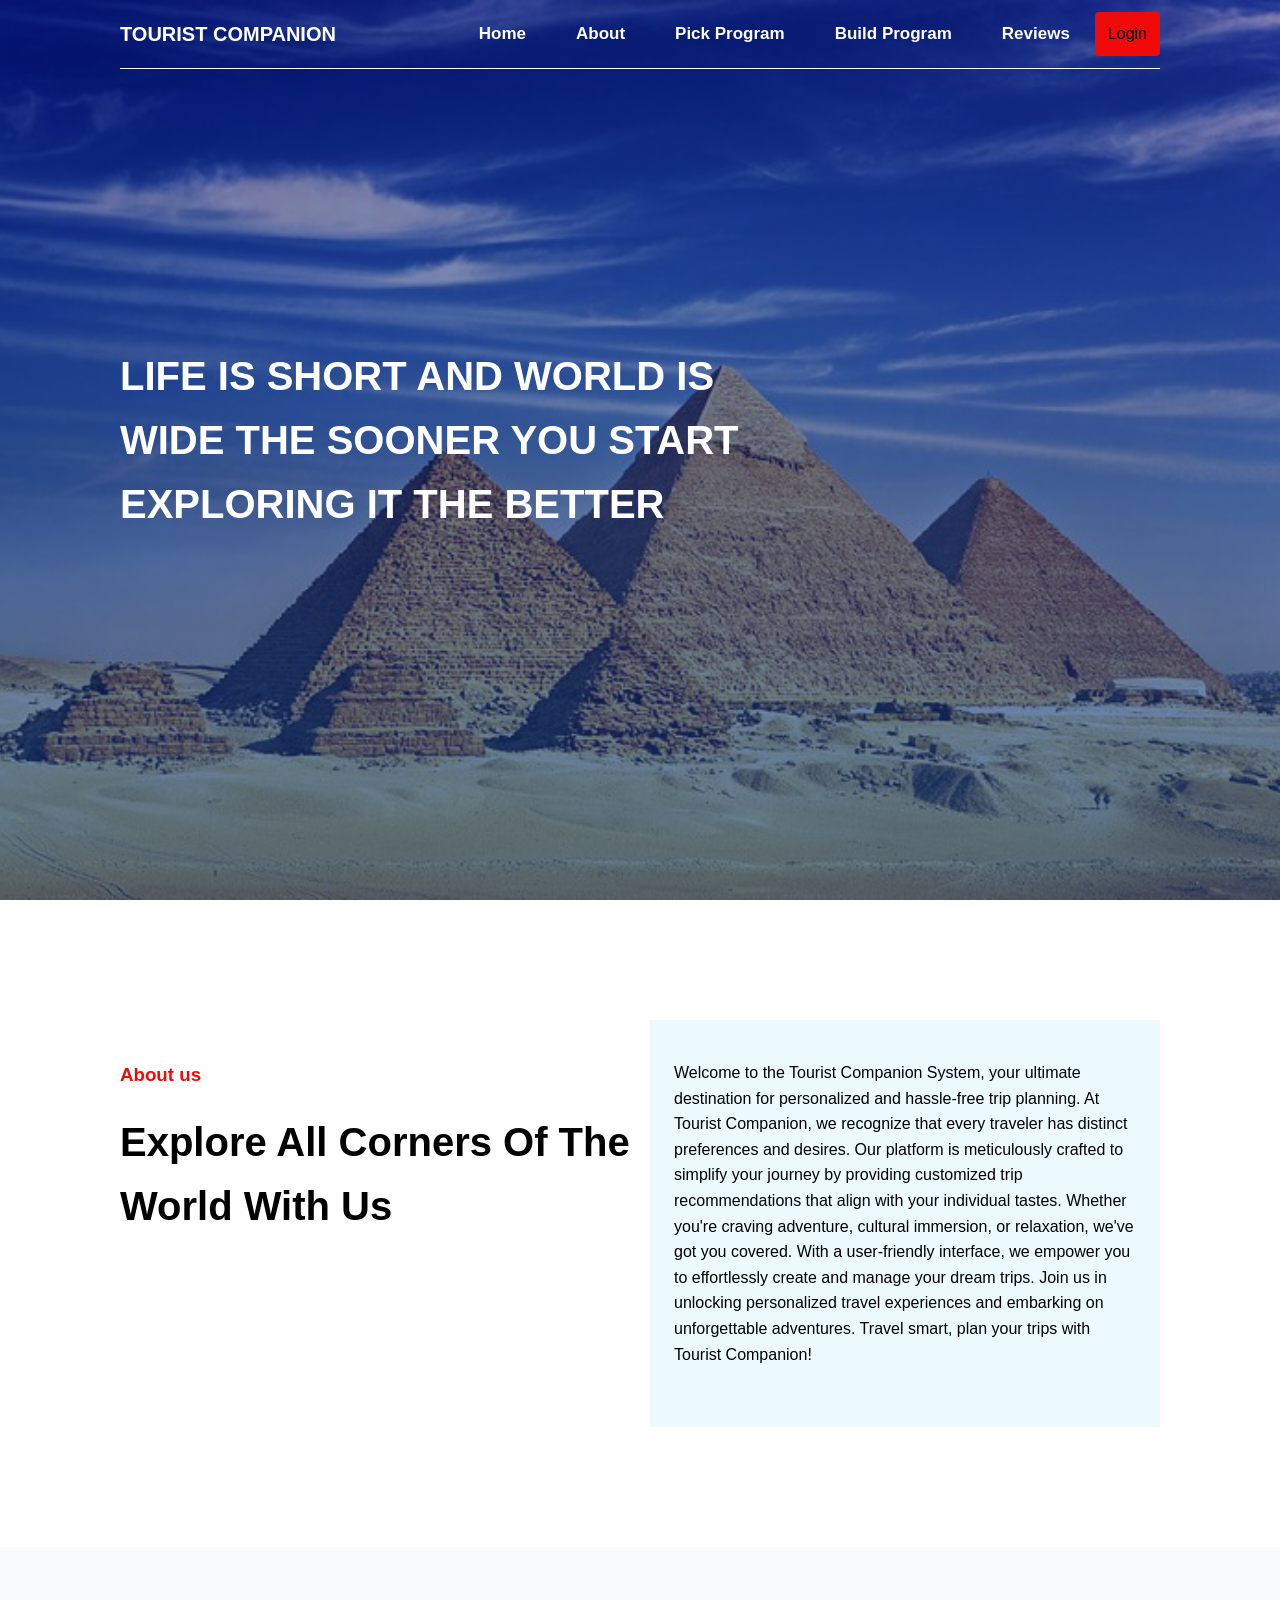
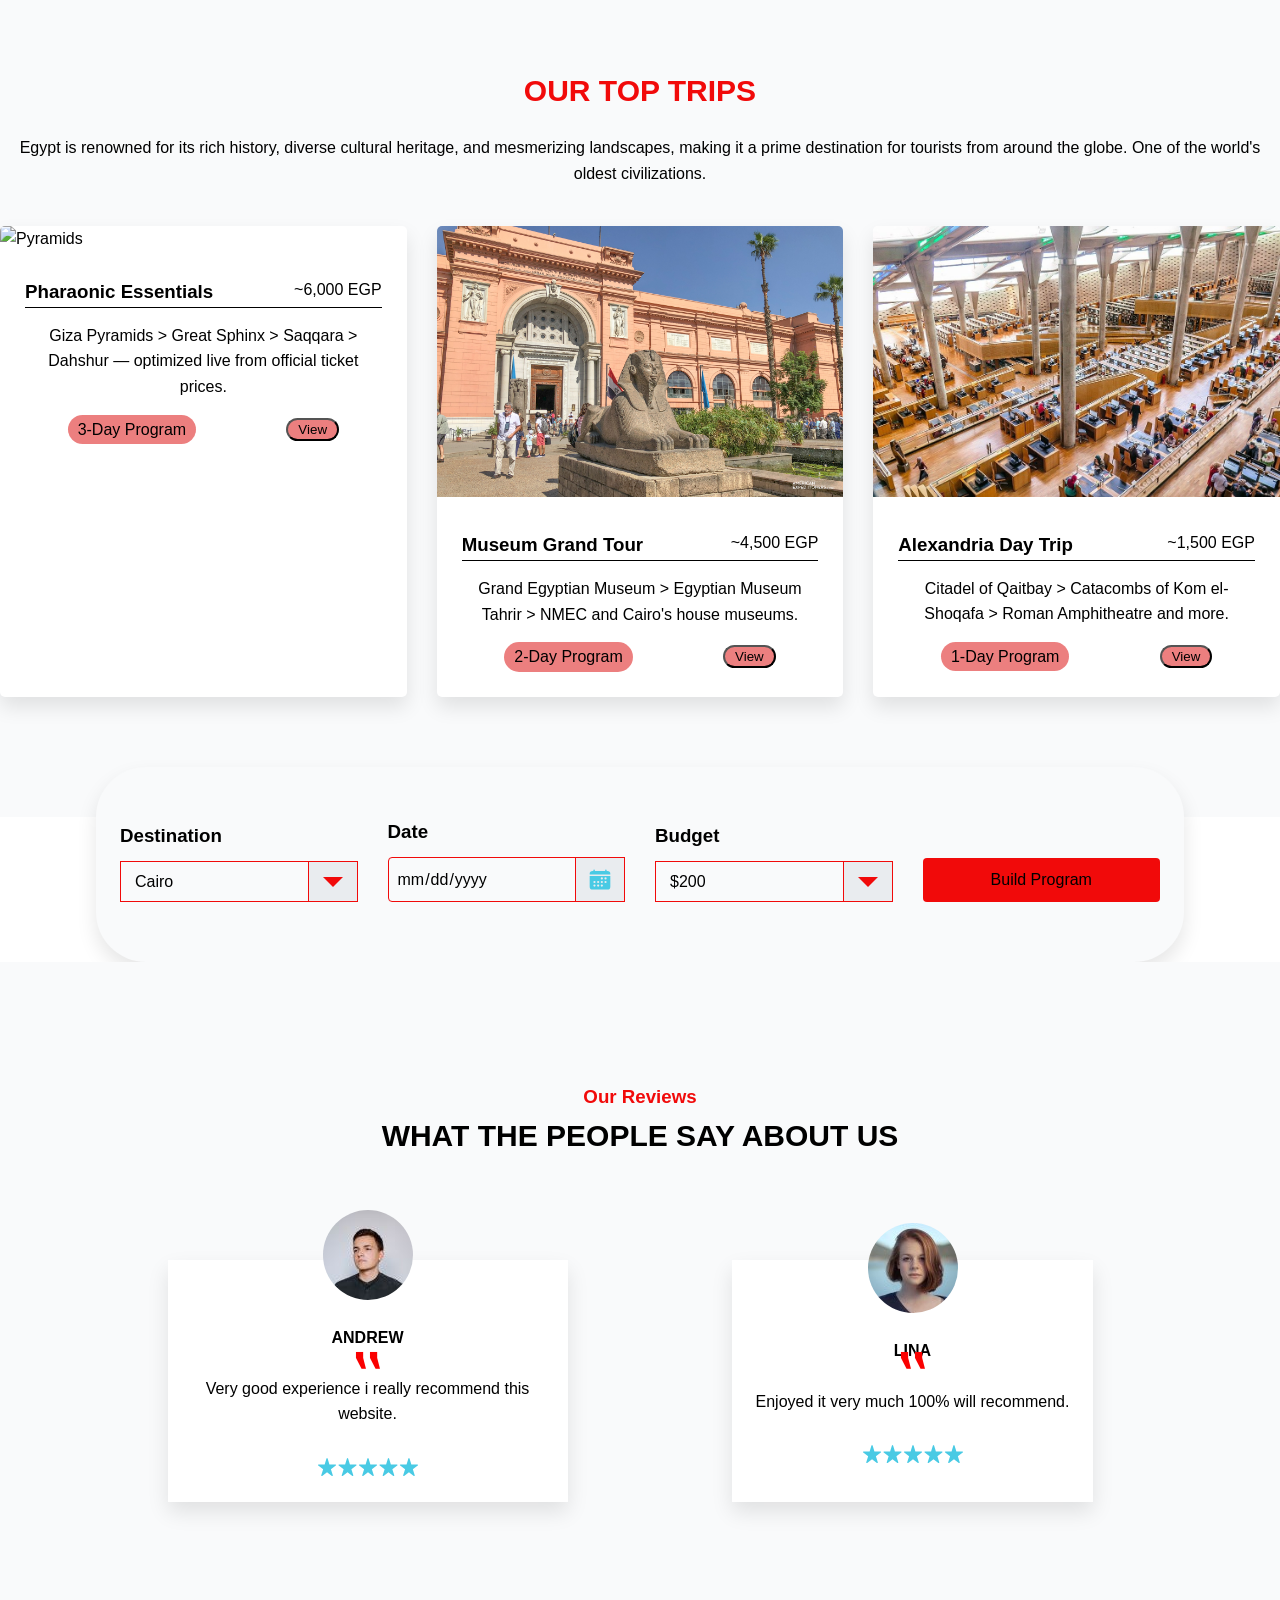
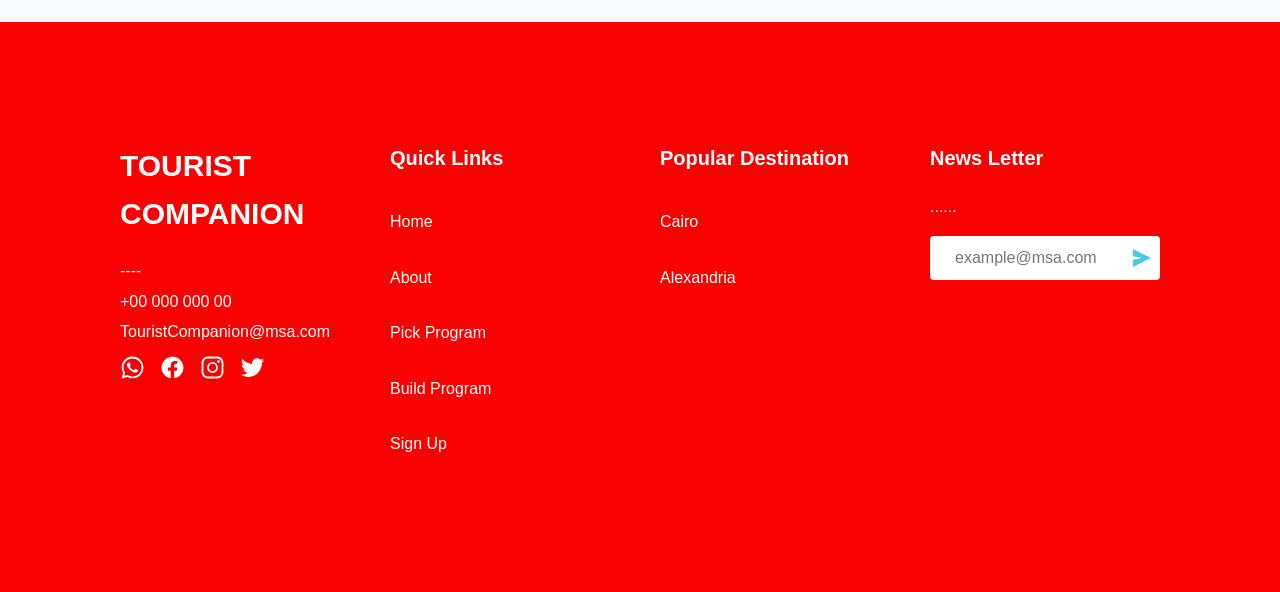
==== website/Gradtouristcompanion/index.html @ 929b86bf "Tourist Companion: optimizer, API, accounts, and connected website Exact CP-SAT trip selection with " ====
<!DOCTYPE html>
<html lang="en">
  <head>
    <meta charset="UTF-8" />
    <meta http-equiv="X-UA-Compatible" content="IE=edge" />
    <meta name="viewport" content="width=device-width, initial-scale=1.0" />
    <meta
      name="description"
      content="Turismo reponsive website build using HTML5, CSS3 and Javascript. The complete layout of the page is build using grid layout and flexbox with some cool animations"
    />
    <link rel="icon" type="image/png" sizes="32x32" href="/favicon.png" />
    <link rel="stylesheet" href="font/stylesheet.css" media="screen" />
    <link rel="stylesheet" href="css/style.css" media="screen" />
    <title>Tourist Companion</title>
  </head>
  <body>
    <!-- HEADER -->
    <header class="header">
      <div class="container">
        <div class="navigation">
          <div class="logo">Tourist Companion</div>
          <img
            src="img/nav-icon.svg"
            class="nav-icon"
            alt="navigation icon"
            width="30"
            height="30"
          />
          <ul>
            <li>
              <a href="#home"> Home </a>
            </li>
            <li>
              <a href="#about"> About </a>
            </li>
            <li>
              <a href="#tours"> Pick Program </a>
            </li>
            <li>
              <a href="build.html"> Build Program </a>
            </li>
            <li>
              <a href="#reviews"> Reviews </a>
            </li>
            <li>
              <button class="btn" onclick="redirectToOtherPage4()">Login</button>
            </li>
          </ul>
        </div>
      </div>
    </header>

    <main>
      <!-- SECTION HERO -->
      <section class="section-hero">
        <div class="container">
          <div class="hero-content">
            <h1 class="heading heading--1 margin-bottom">
              life is short and world is wide the sooner you start exploring it
              the better
            </h1>
            
          </div>
        </div>
      </section>



      <!-- SECTION ABOUT -->
      <section class="section-about" id="about">
        <div class="container about-box" data-aos="fade-up">
          <div class="about-box__heading">
            <h3 class="color-blue margin-bottom">About us</h3>
            <div class="heading heading--1 capitalize">
              Explore all corners of the world with us
            </div>
          </div>
          <div class="about-box__content">
            <p class="margin-bottom">
              Welcome to the Tourist Companion System, your ultimate destination for personalized and hassle-free trip planning. At Tourist Companion, we recognize that every traveler has distinct preferences and desires. Our platform is meticulously crafted to simplify your journey by providing customized trip recommendations that align with your individual tastes. Whether you're craving adventure, cultural immersion, or relaxation, we've got you covered. With a user-friendly interface, we empower you to effortlessly create and manage your dream trips. Join us in unlocking personalized travel experiences and embarking on unforgettable adventures. Travel smart, plan your trips with Tourist Companion!
            </p>
            
          </div>
        </div>
      </section>

      <!-- SECTION TOURS -->
      <section class="section-tours" id="tours">
        <div class="container-box" data-aos="fade-up">
          <header class="tour-box__heading">
            <h2 class="heading heading--2 color-blue margin-bottom">
              our top trips
            </h2>
            <p>
              Egypt is renowned for its rich history, diverse cultural heritage, and mesmerizing landscapes, making it a prime destination for tourists from around the globe. One of the world's oldest civilizations.
            </p>
          </header>

          <article class="tour-box__cards">
            <div class="t-card" data-aos="flip-left" data-aos-duration="1000">
              <img
                src="img/Pyramids.jpg"
                alt="Pyramids"
                width="500"
                height="500"
                class="t-card__img"
              />

              <div class="t-card__content">
                <div class="t-card__title">
                  <h3 class="name">Pharaonic Essentials</h3>
                  <p class="price">~6,000 EGP</p>
                </div>

                <div class="t-card__description">
                  Giza Pyramids > Great Sphinx > Saqqara > Dahshur — optimized live from official ticket prices.
                </div>

                <div class="t-card__items">
                  <div class="days">3-Day Program</div>
                  <button onclick="redirectToOtherPage()">View</button>

                  <!--<div class="likes"
                    <img
                      src="img/heart.svg"
                      alt="heart"
                      width="20"
                      height="20"
                    />
                    4.9k
                  </div>-->
                </div>
              </div>
            </div>

            <div class="t-card" data-aos="flip-left" data-aos-duration="1000">
              <img
                src="img/Museum.jpg"
                alt="Museum"
                width="500"
                height="500"
                class="t-card__img"
              />

              <div class="t-card__content">
                <div class="t-card__title">
                  <h3 class="name">Museum Grand Tour</h3>
                  <p class="price">~4,500 EGP</p>
                </div>

                <div class="t-card__description">
                  Grand Egyptian Museum > Egyptian Museum Tahrir > NMEC and Cairo's house museums.
                </div>

                <div class="t-card__items">

                  <div class="days">2-Day Program</div>
                  <button onclick="redirectToOtherPage2()">View</button>
                  <!--<div class="likes">
                    <img
                      src="img/heart.svg"
                      alt="heart"
                      width="20"
                      height="20"
                    />
                    4.9k
                  </div>-->
                </div>
              </div>
            </div>

            <div class="t-card" data-aos="flip-left" data-aos-duration="1000">
              <img
                src="img/Alex.jpg"
                alt="Alexandria"
                width="500"
                height="500"
                class="t-card__img"
              />

              <div class="t-card__content">
                <div class="t-card__title">
                  <h3 class="name">Alexandria Day Trip</h3>
                  <p class="price">~1,500 EGP</p>
                </div>

                <div class="t-card__description">
                  Citadel of Qaitbay > Catacombs of Kom el-Shoqafa > Roman Amphitheatre and more.
                </div>

                <div class="t-card__items">
                  <div class="days">1-Day Program</div>
                  <button onclick="redirectToOtherPage3()">View</button>
                  <!--<div class="likes">
                    <img
                      src="img/heart.svg"
                      alt="heart"
                      width="20"
                      height="20"
                    />
                    4.8k
                  </div>-->
                </div>
              </div>
            </div>

            
        </div>
      </section>

            <!-- SECTION SEARCH -->
            <section class="section-search"id="search">
              <div class="container search-box">
                <div class="wrapper">
                  <h3>Destination</h3>
                  <div class="custom-select">
                    <select>
                      <option value="england">Cairo</option>
                    
                    </select>
                    <span class="arrow"></span>
                  </div>
                </div>
      
                <div class="wrapper">
                  <h3>Date</h3>
                  <div class="custom-date">
                    <input type="date" id="date" />
                    <img src="./img/calendar.svg" alt="" class="calender-icon" />
                  </div>
                </div>
      
                <div class="wrapper">
                  <h3>Budget</h3>
                  <div class="custom-select">
                    <select>
                      <option value="$200">$200</option>
                      <option value="$500">$500</option>
                      <option value="$1000">$1000</option>
                    </select>
                    <span class="arrow"></span>
                  </div>
                </div>
                <button class="btn">Build Program</button>
              </div>
            </section>

      <!-- SECTION REVIEW -->
      <section class="section-review" id="reviews">
        <div class="container review-box" data-aos="fade-up">
          <header class="review-header">
            <h3 class="color-blue">Our Reviews</h3>
            <h2 class="heading heading--2">What the people say about us</h2>
          </header>

          <article class="review-cards">
            <div class="r-card">
              <img
                src="img/user-1.jpg"
                alt=""
                class="r-card__img"
                width="90"
                height="90"
              />
              <div class="r-card__name">ANDREW</div>
              <span class="quot">&#8223;</span>
              <div class="r-card__description">
                Very good experience i really recommend this website.
              </div>
              <div class="r-card__rating">
                <img
                  src="img/star-grp.svg"
                  alt="star"
                  width="100"
                  height="30"
                />
              </div>
            </div>

            <div class="r-card">
              <img
                src="img/user-2.jpg"
                alt=""
                class="r-card__img"
                width="90"
                height="90"
              />
              <div class="r-card__name">LINA</div>
              <span class="quot">&#8223;</span>
              <div class="r-card__description">
                Enjoyed it very much 100% will recommend.
              </div>
              <div class="r-card__rating">
                <img
                  src="img/star-grp.svg"
                  alt="star"
                  width="100"
                  height="30"
                />
              </div>
            </div>
          </article>
        </div>
      </section>
    </main>

    <!-- SECTION FOOTER -->
    <footer class="section-footer">
      <div class="footer-box container">
        <div class="contact-details">
          <h2 class="heading heading--2 margin-bottom">Tourist Companion</h2>
          <ul class="contact-data">
            <li class="location">----</li>
            <li class="phone">+00 000 000 00</li>
            <li class="email">TouristCompanion@msa.com</li>
            <li class="social">
              <img
                src="./img/logo-whatsapp.svg"
                alt="whatsapp icon"
                width="35"
                height="35"
              />

              <img
                src="./img/logo-facebook.svg"
                alt="facebook icon"
                width="35"
                height="35"
              />

              <img
                src="./img/logo-instagram.svg"
                alt="instagram icon"
                width="35"
                height="35"
              />

              <img
                src="./img/logo-twitter.svg"
                alt="twitter icon"
                width="35"
                height="35"
              />
            </li>
          </ul>
        </div>

        <nav class="footer-nav" aria-label="navigation">
          <div class="nav-name">Quick Links</div>
          <ul>
            <li><a href="#home">Home</a></li>
            <li><a href="#about">About</a></li>
            <li><a href="#tours">Pick Program</a></li>
            <li><a href="#offers">Build Program</a></li>
            <li><a href="#">Sign Up</a></li>
          </ul>
        </nav>

        <nav class="footer-nav" aria-label="navigation">
          <div class="nav-name">Popular Destination</div>
          <ul>
            <li><a href="#tours">Cairo</a></li>
            <li><a href="#tours">Alexandria</a></li>
            
          </ul>
        </nav>

        <div class="newsletter">
          <div class="newsletter__title">News Letter</div>
          <div class="newsletter__text">
            ......
          </div>
          <form class="newsletter__input">
            <input type="text" placeholder="example@msa.com" />
            <img
              src="./img/send.svg"
              alt="send icon"
              class="send-icon"
              width="36"
              height="36"
            />
          </form>
        </div>

        

    <!-- SCRIPT -->
    <script >
      src="index.js"

      function redirectToOtherPage() {
            window.location.href = 'build.html?preset=pharaonic';
        }

        function redirectToOtherPage2() {
            window.location.href = 'build.html?preset=museums';
        }
        function redirectToOtherPage3() {
            window.location.href = 'build.html?preset=alexandria';
        }

        function redirectToOtherPage4() {
            window.location.href = loggedIn ? 'mytrips.html' : 'Login.html';
        }

        // swap the Login button to "My Trips" when a session exists
        let loggedIn = false;
        fetch('/api/auth/me').then(r => {
            if (!r.ok) return;
            loggedIn = true;
            document.querySelectorAll('button.btn').forEach(b => {
                if (b.textContent.trim() === 'Login') b.textContent = 'My Trips';
            });
        }).catch(() => {});

        




    </script>
    


  </body>
</html>
---- website/Gradtouristcompanion/font/stylesheet.css ----
@font-face {
    font-family: 'Montserrat';
    src: url('Montserrat-Regular.eot');
    src: url('Montserrat-Regular.eot?#iefix') format('embedded-opentype'),
        url('Montserrat-Regular.woff2') format('woff2'),
        url('Montserrat-Regular.woff') format('woff'),
        url('Montserrat-Regular.ttf') format('truetype');
    font-weight: normal;
    font-style: normal;
    font-display: swap;
}

@font-face {
    font-family: 'Montserrat';
    src: url('Montserrat-Bold.eot');
    src: url('Montserrat-Bold.eot?#iefix') format('embedded-opentype'),
        url('Montserrat-Bold.woff2') format('woff2'),
        url('Montserrat-Bold.woff') format('woff'),
        url('Montserrat-Bold.ttf') format('truetype');
    font-weight: bold;
    font-style: normal;
    font-display: swap;
}
---- website/Gradtouristcompanion/css/style.css ----
:root {
  --color-blue: #fa0101;
  --color-blue-lighter-1: #f80202;
  --color-blue-lighter-2: #f10a0a;
  --color-gray-light: #f9fafb;
  --color-gray-dark: #e9ecef;
  --section-padding: clamp(4rem, 10vw, 12rem) 0rem;
  --two-col-layout: 2;
  --three-col-layout: 3;
}
@media only screen and (max-width: 56.25em) {
  :root {
    --two-col-layout: 1;
  }
}
@media only screen and (max-width: 59em) {
  :root {
    --three-col-layout: 2;
  }
}
@media only screen and (max-width: 37.5em) {
  :root {
    --three-col-layout: 1;
  }
}

*,
*::before,
*::after {
  margin: 0;
  padding: 0;
  box-sizing: inherit;
}

html {
  box-sizing: border-box;
  font-size: 62.5%;
  scroll-behavior: smooth;
}

body {
  font-size: 1.6rem;
  font-family: 'Lato', sans-serif;
  font-weight: 400;
  line-height: 1.6;
}

.container {
  max-width: clamp(50rem, 85vw, 114rem);
  height: 100%;
  padding: 0 2.4rem;
  margin: 0 auto;
}

.section-about {
  padding: var(--section-padding);
}

.about-box {
  display: grid;
  grid-template-columns: repeat(
    var(--two-col-layout),
    minmax(-webkit-min-content, 1fr)
  );
  grid-template-columns: repeat(
    var(--two-col-layout),
    minmax(min-content, 1fr)
  );
  gap: 2rem;
}
.about-box__heading {
  padding: 4rem 0;
}
.about-box__content {
  padding: 4rem 2.4rem;
  background-color: rgba(73, 202, 228, 0.1);
}

.section-footer {
  background-color: var(--color-blue);
  padding: var(--section-padding);
}

.footer-box {
  display: grid;
  grid-template-columns: repeat(auto-fit, minmax(20rem, 1fr));
  gap: 4rem;
  color: #fff;
}

.contact-details .contact-data {
  list-style: none;
  display: flex;
  flex-direction: column;
  justify-content: center;
  align-items: flex-start;
  gap: 0.5rem;
}
.contact-details .contact-data .social {
  display: flex;
  gap: 0.5rem;
}
.contact-details .contact-data .social * {
  padding-right: 1rem;
}

.footer-nav .nav-name {
  font-size: 2rem;
  font-weight: 700;
  margin-bottom: 2rem;
}

.footer-nav ul {
  display: flex;
  flex-direction: column;
}

.footer-nav ul li {
  list-style: none;
  padding: 1.5rem 0;
}

.footer-nav ul li a {
  text-decoration: none;
  color: #fff;
}
.footer-nav ul li a:hover {
  text-decoration: underline;
}

.newsletter__title {
  font-size: 2rem;
  font-weight: 700;
  margin-bottom: 2rem;
}

.newsletter__text {
  margin-bottom: 1.6rem;
}

.newsletter__input {
  position: relative;
}

.send-icon {
  padding: 0.9rem;
  background-color: transparent;
  cursor: pointer;
  position: absolute;
  height: 100%;
  top: 0;
  right: 0;
}

.legel {
  grid-column: 1/-1;
  border-top: 2px solid #fff;
  padding: 1.5rem 0;
  text-align: center;
}
.legel .text {
  padding: 1rem 0;
}

.header {
  position: absolute;
  color: #fff;
  width: 100%;
  z-index: 100;
}
@media only screen and (max-width: 50em) {
  .header {
    background-color: var(--color-blue);
  }
}
.header .navigation {
  display: flex;
  justify-content: space-between;
  align-items: center;
  position: relative;
  padding: 1.2rem 0;
  border-bottom: 1px solid #fff;
}
.header .navigation ul {
  display: flex;
  justify-content: center;
  align-items: center;
  list-style: none;
  font-size: 1.7rem;
  font-weight: 700;
}
@media only screen and (max-width: 50em) {
  .header .navigation ul {
    display: none;
  }
}
.header .navigation ul li:not(:last-child) {
  padding: 0rem 2.5rem;
  transition: background-color 0.5s;
}
.header .navigation ul li:not(:last-child) a {
  color: #fff;
  text-decoration: none;
}
.header .navigation ul li:not(:last-child) a:hover {
  color: var(--color-blue-lighter-2);
}
.header .navigation .logo {
  text-transform: uppercase;
  font-size: 2rem;
  font-weight: 700;
}
.header .nav-icon {
  display: none;
  border: 1px solid #fff;
  padding: 0.1rem;
}
@media only screen and (max-width: 50em) {
  .header .nav-icon {
    display: block;
  }
}

.section-review {
  background-color: var(--color-gray-light);
  padding: var(--section-padding);
}

.review-header {
  text-align: center;
  margin-bottom: 10rem;
}

.review-cards {
  display: grid;
  grid-template-columns: repeat(
    var(--two-col-layout),
    minmax(-webkit-min-content, 1fr)
  );
  grid-template-columns: repeat(
    var(--two-col-layout),
    minmax(min-content, 1fr)
  );
  row-gap: 10rem;
  -moz-column-gap: 5rem;
  column-gap: 5rem;
  justify-items: center;
}

.r-card {
  display: flex;
  flex-direction: column;
  align-items: center;
  justify-content: center;
  background-color: #fff;
  box-shadow: 0px 10px 20px rgba(0, 0, 0, 0.1);
  max-width: 40rem;
  padding: 0 2.4rem 2rem 2.4rem;
  position: relative;
}
.r-card > *:not(:last-child) {
  margin-bottom: 2.5rem;
}
.r-card:hover {
  box-shadow: 0px 10px 25px rgba(0, 0, 0, 0.2);
}
.r-card__img {
  max-width: 100%;
  border-radius: 50%;
  margin-top: -5rem;
}
.r-card__name {
  font-weight: 700;
}
.r-card__description {
  text-align: center;
}
.r-card__rating {
  display: flex;
  justify-content: center;
  align-items: center;
}

.quot {
  font-size: 7rem;
  position: absolute;
  top: 49%;
  left: 50%;
  transform: translate(-50%, -50%);
  color: var(--color-blue);
}

.section-tours {
  background-color: var(--color-gray-light);
  padding: var(--section-padding);
}

.tour-box__heading {
  text-align: center;
  margin-bottom: 4rem;
}

.tour-box__cards {
  display: grid;
  grid-template-columns: repeat(
    var(--three-col-layout),
    minmax(-webkit-min-content, 1fr)
  );
  grid-template-columns: repeat(
    var(--three-col-layout),
    minmax(min-content, 1fr)
  );
  gap: 3rem;
}

.t-card {
  background-color: #fff;
  box-shadow: 0px 10px 20px rgba(0, 0, 0, 0.1);
  border-radius: 5px;
  color: #000;
}
.t-card:hover .t-card__img {
  filter: brightness(0.8);
}
.t-card__img {
  max-width: 100%;
  height: auto;
  border-top-right-radius: 5px;
  border-top-left-radius: 5px;
}
.t-card__content {
  padding: 2.5rem;
}
.t-card__content > *:not(:last-child) {
  margin-bottom: 1.5rem;
}
.t-card__title {
  display: flex;
  justify-content: space-between;
  border-bottom: 1px solid;
}
.t-card__description {
  text-align: center;
}
.t-card__items {
  display: flex;
  justify-content: space-around;
  align-items: center;
  gap: 0.5rem;
}
.t-card__items > * {
  padding: 0.2rem 1rem;
  background-color: rgba(228, 73, 73, 0.7);
  border-radius: 2rem;
  display: flex;
  justify-content: center;
  align-items: center;
  gap: 0.5rem;
}

.btn {
  text-transform: capitalize;
  padding: 1.3rem;
  border-radius: 4px;
  font-family: inherit;
  font-size: 1.6rem;
  font-weight: 400;
  background-color: var(--color-blue-lighter-2);
  color: #000;
  border: none;
  transition: background-color 0.4s;
  cursor: pointer;
}
.btn:hover {
  background-color: var(--color-blue-lighter-1);
}
.btn--drop-shadow {
  box-shadow: 0px 8px 20px rgba(0, 0, 0, 0.3);
}
.btn--secondary {
  border: 1.5px solid var(--color-blue-lighter-2);
  background-color: transparent;
}

input[type='text'] {
  padding: 1.3rem 2.5rem;
  border-radius: 4px;
  font-family: inherit;
  font-size: 1.6rem;
  background-color: #fff;
  color: #000;
  border: none;
  width: 100%;
}
input[type='text']:focus {
  outline: none;
}

.custom-date {
  position: relative;
  margin-top: 1rem;
}
.custom-date .calender-icon {
  position: absolute;
  top: 0;
  right: 0;
  width: 5rem;
  height: 100%;
  background-color: var(--color-gray-dark);
  border: 1px solid var(--color-blue-lighter-2);
  padding: 1rem;
  pointer-events: none;
}
.custom-date input[type='date'] {
  padding: 0.8rem;
  border-radius: 4px;
  font-family: inherit;
  font-size: inherit;
  background-color: var(--color-gray-light);
  border: 1px solid var(--color-blue-lighter-2);
  cursor: pointer;
  line-height: inherit;
  outline: none;
  width: 100%;
}

.custom-select {
  position: relative;
  margin-top: 1rem;
}
.custom-select select {
  background-color: var(--color-gray-light);
  border: 1px solid var(--color-blue-lighter-2);
  padding: 1rem;
  margin: 0;
  width: 100%;
  font-family: inherit;
  font-size: inherit;
  cursor: pointer;
  line-height: inherit;
  outline: none;
}
.custom-select .arrow {
  background-color: var(--color-gray-dark);
  border: 1px solid var(--color-blue-lighter-2);
  width: 5rem;
  height: 100%;
  display: block;
  position: absolute;
  top: 0;
  right: 0;
  pointer-events: none;
}
.custom-select .arrow::before {
  content: '';
  position: absolute;
  top: 50%;
  left: 50%;
  transform: translate(-50%, -50%);
  border-left: 1rem solid transparent;
  border-right: 1rem solid transparent;
  border-top: 1rem solid var(--color-blue-lighter-2);
}

.heading {
  font-weight: 700;
  text-transform: uppercase;
}
.heading--1 {
  font-size: clamp(2.5rem, 4vw, 4rem);
}
.heading--2 {
  font-size: clamp(2rem, 4vw, 3rem);
}

.section-hero {
  background-image: linear-gradient(rgba(3, 4, 94, 0.5), rgba(2, 61, 138, 0.6)),
    url('../img/header-bg-img.jpg');
  height: max(100vh, 60rem);
  background-position: center;
  background-size: cover;
  color: #fff;
}

.hero-content {
  display: flex;
  flex-direction: column;
  align-items: flex-start;
  justify-content: center;
  max-width: 70ch;
  height: 100%;
}

.margin-right {
  margin-right: 2rem;
}

.margin-bottom {
  margin-bottom: 2rem;
}

.capitalize {
  text-transform: capitalize;
}

.color-blue {
  color: var(--color-blue-lighter-2);
}

.section-search {
  padding: 0 2.4rem;
}

.search-box {
  display: grid;
  grid-template-columns: repeat(auto-fit, minmax(16rem, 1fr));
  gap: 3rem;
  align-items: flex-end;
  padding: 5rem 2.4rem 6rem 2.4rem;
  border-radius: 5rem;
  background-color: var(--color-gray-light);
  margin-top: -5rem;
  box-shadow: 0px 10px 20px rgba(0, 0, 0, 0.1);
}
.search-box .btn {
  align-self: flex-end;
}

.section-offer {
  padding: var(--section-padding);
  background: url('../img/offer-img.jpg') fixed no-repeat center;
  background-size: cover;
  position: relative;
  color: #fff;
  z-index: 1;
}
.section-offer::after {
  content: '';
  position: absolute;
  top: 0;
  left: 0;
  width: 100%;
  height: 100%;
  background: rgba(2, 60, 136, 0.5);
  z-index: -1;
}

.offer-box {
  display: grid;
  grid-template-columns: repeat(
    var(--two-col-layout),
    minmax(-webkit-min-content, 1fr)
  );
  grid-template-columns: repeat(
    var(--two-col-layout),
    minmax(min-content, 1fr)
  );
  gap: 5rem;
  justify-items: center;
  align-items: center;
}
.offer-box__percentage {
  font-size: clamp(10rem, 20vw, 15rem);
}
.offer-box__content {
  display: grid;
  gap: 2rem;
  justify-items: flex-start;
}

/*# sourceMappingURL=[data-uri] */
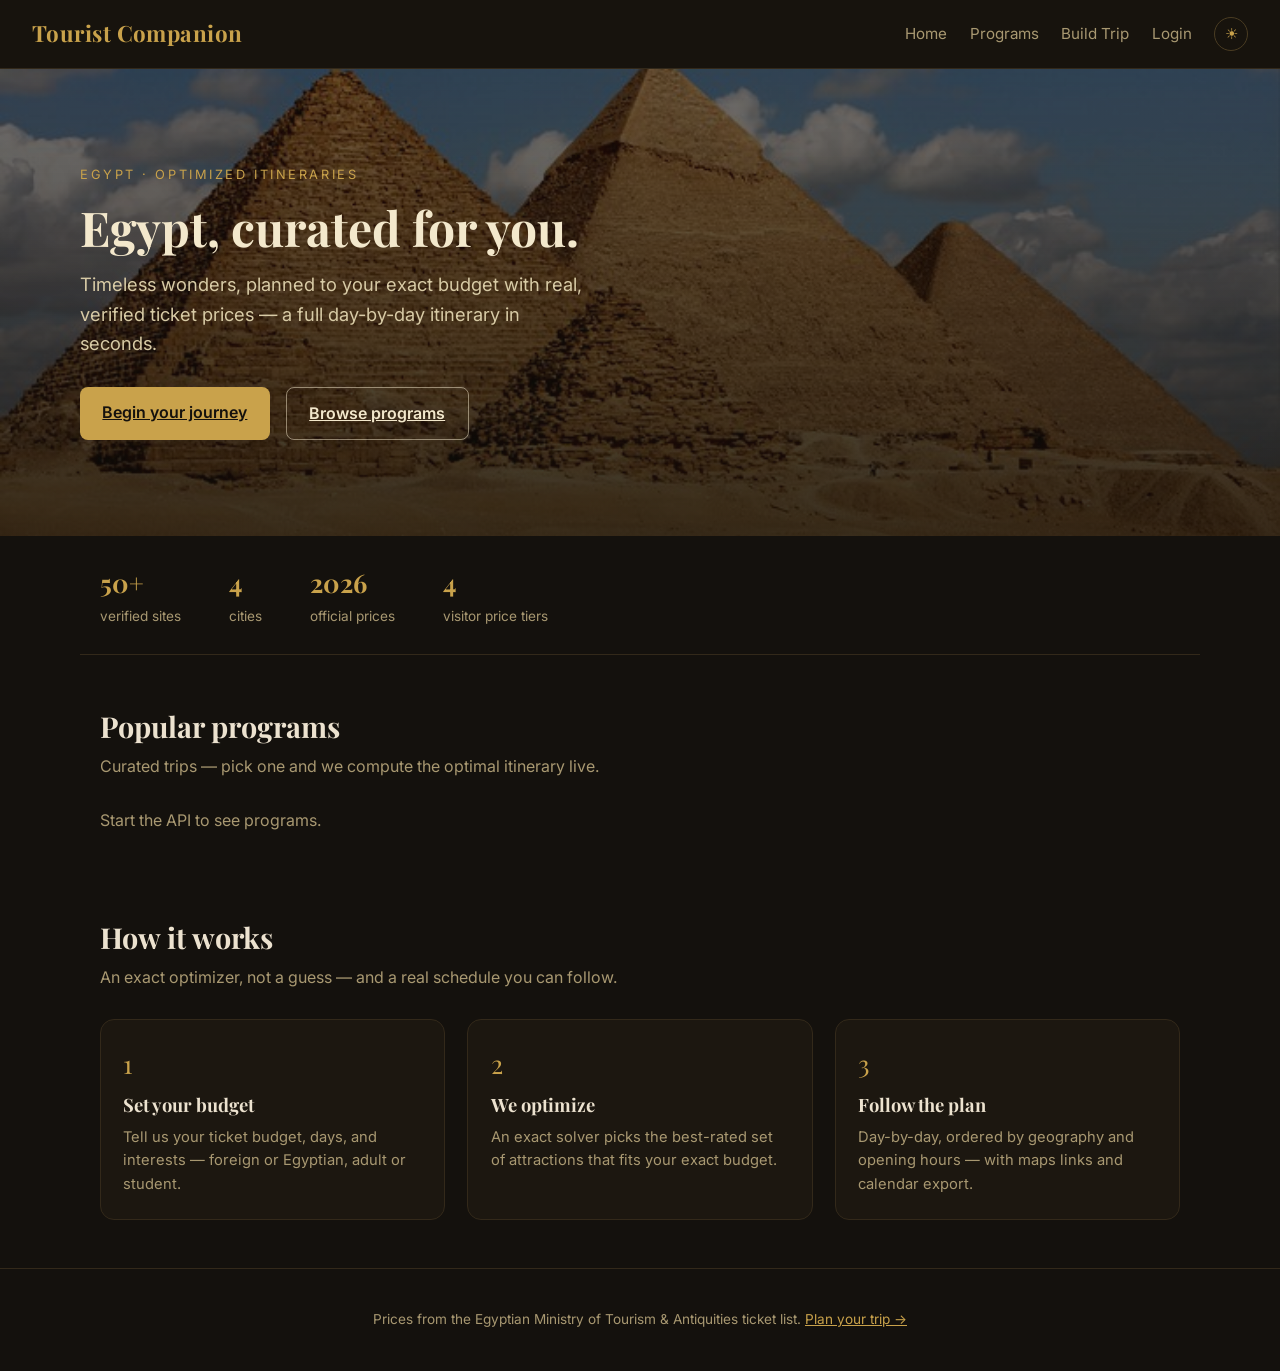
==== commit a960375d: "Redesign website: luxury dark/gold theme with light toggle Token-driven design system (css/app.css) " ====
--- a/website/Gradtouristcompanion/index.html
+++ b/website/Gradtouristcompanion/index.html
@@ -1,426 +1,93 @@
 <!DOCTYPE html>
 <html lang="en">
-  <head>
-    <meta charset="UTF-8" />
-    <meta http-equiv="X-UA-Compatible" content="IE=edge" />
-    <meta name="viewport" content="width=device-width, initial-scale=1.0" />
-    <meta
-      name="description"
-      content="Turismo reponsive website build using HTML5, CSS3 and Javascript. The complete layout of the page is build using grid layout and flexbox with some cool animations"
-    />
-    <link rel="icon" type="image/png" sizes="32x32" href="/favicon.png" />
-    <link rel="stylesheet" href="font/stylesheet.css" media="screen" />
-    <link rel="stylesheet" href="css/style.css" media="screen" />
-    <title>Tourist Companion</title>
-  </head>
-  <body>
-    <!-- HEADER -->
-    <header class="header">
-      <div class="container">
-        <div class="navigation">
-          <div class="logo">Tourist Companion</div>
-          <img
-            src="img/nav-icon.svg"
-            class="nav-icon"
-            alt="navigation icon"
-            width="30"
-            height="30"
-          />
-          <ul>
-            <li>
-              <a href="#home"> Home </a>
-            </li>
-            <li>
-              <a href="#about"> About </a>
-            </li>
-            <li>
-              <a href="#tours"> Pick Program </a>
-            </li>
-            <li>
-              <a href="build.html"> Build Program </a>
-            </li>
-            <li>
-              <a href="#reviews"> Reviews </a>
-            </li>
-            <li>
-              <button class="btn" onclick="redirectToOtherPage4()">Login</button>
-            </li>
-          </ul>
-        </div>
+<head>
+  <meta charset="UTF-8" />
+  <meta name="viewport" content="width=device-width, initial-scale=1.0" />
+  <meta name="description" content="Tourist Companion — personalized, budget-optimized Egypt trip itineraries built from official ticket prices." />
+  <title>Tourist Companion — Egypt trips, optimized</title>
+  <link rel="icon" href="favicon.png" />
+  <script src="js/theme.js"></script>
+  <link rel="stylesheet" href="css/app.css" />
+</head>
+<body>
+  <header class="app-header">
+    <div class="logo">Tourist Companion</div>
+    <nav id="nav"></nav>
+  </header>
+
+  <section class="hero">
+    <div class="inner">
+      <div class="eyebrow">Egypt · optimized itineraries</div>
+      <h1>Egypt, curated for you.</h1>
+      <p>Timeless wonders, planned to your exact budget with real, verified ticket
+        prices — a full day-by-day itinerary in seconds.</p>
+      <div class="btns">
+        <a class="btn" href="build.html">Begin your journey</a>
+        <a class="btn ghost" href="programs.html">Browse programs</a>
       </div>
-    </header>
+    </div>
+  </section>
 
-    <main>
-      <!-- SECTION HERO -->
-      <section class="section-hero">
-        <div class="container">
-          <div class="hero-content">
-            <h1 class="heading heading--1 margin-bottom">
-              life is short and world is wide the sooner you start exploring it
-              the better
-            </h1>
-            
-          </div>
-        </div>
-      </section>
+  <div class="strip">
+    <div class="stat"><b>50+</b><span>verified sites</span></div>
+    <div class="stat"><b>4</b><span>cities</span></div>
+    <div class="stat"><b>2026</b><span>official prices</span></div>
+    <div class="stat"><b>4</b><span>visitor price tiers</span></div>
+  </div>
 
+  <section class="home-section">
+    <h2>Popular programs</h2>
+    <div class="sec-sub">Curated trips — pick one and we compute the optimal itinerary live.</div>
+    <div class="programs" id="programs"></div>
+  </section>
 
+  <section class="home-section">
+    <h2>How it works</h2>
+    <div class="sec-sub">An exact optimizer, not a guess — and a real schedule you can follow.</div>
+    <div class="steps">
+      <div class="step">
+        <div class="n">1</div>
+        <h3>Set your budget</h3>
+        <p>Tell us your ticket budget, days, and interests — foreign or Egyptian, adult or student.</p>
+      </div>
+      <div class="step">
+        <div class="n">2</div>
+        <h3>We optimize</h3>
+        <p>An exact solver picks the best-rated set of attractions that fits your exact budget.</p>
+      </div>
+      <div class="step">
+        <div class="n">3</div>
+        <h3>Follow the plan</h3>
+        <p>Day-by-day, ordered by geography and opening hours — with maps links and calendar export.</p>
+      </div>
+    </div>
+  </section>
 
-      <!-- SECTION ABOUT -->
-      <section class="section-about" id="about">
-        <div class="container about-box" data-aos="fade-up">
-          <div class="about-box__heading">
-            <h3 class="color-blue margin-bottom">About us</h3>
-            <div class="heading heading--1 capitalize">
-              Explore all corners of the world with us
+  <footer class="app-footer">
+    Prices from the Egyptian Ministry of Tourism &amp; Antiquities ticket list.
+    <a href="build.html">Plan your trip →</a>
+  </footer>
+
+  <script src="js/auth.js"></script>
+  <script>
+    renderAuthNav('nav');
+    (async () => {
+      try {
+        const presets = (await (await fetch('/api/presets')).json()).slice(0, 3);
+        document.getElementById('programs').innerHTML = presets.map(p => `
+          <div class="program-card">
+            <img src="${p.image}" alt="${escapeHtml(p.name)}" />
+            <div class="p-body">
+              <h3>${escapeHtml(p.name)}</h3>
+              <div class="p-desc">${escapeHtml(p.description)}</div>
+              <div class="p-meta">${p.params.days} day${p.params.days > 1 ? 's' : ''}
+                · ~${p.params.budget.toLocaleString()} EGP</div>
+              <a class="btn" href="build.html?preset=${p.id}">Use this program</a>
             </div>
-          </div>
-          <div class="about-box__content">
-            <p class="margin-bottom">
-              Welcome to the Tourist Companion System, your ultimate destination for personalized and hassle-free trip planning. At Tourist Companion, we recognize that every traveler has distinct preferences and desires. Our platform is meticulously crafted to simplify your journey by providing customized trip recommendations that align with your individual tastes. Whether you're craving adventure, cultural immersion, or relaxation, we've got you covered. With a user-friendly interface, we empower you to effortlessly create and manage your dream trips. Join us in unlocking personalized travel experiences and embarking on unforgettable adventures. Travel smart, plan your trips with Tourist Companion!
-            </p>
-            
-          </div>
-        </div>
-      </section>
-
-      <!-- SECTION TOURS -->
-      <section class="section-tours" id="tours">
-        <div class="container-box" data-aos="fade-up">
-          <header class="tour-box__heading">
-            <h2 class="heading heading--2 color-blue margin-bottom">
-              our top trips
-            </h2>
-            <p>
-              Egypt is renowned for its rich history, diverse cultural heritage, and mesmerizing landscapes, making it a prime destination for tourists from around the globe. One of the world's oldest civilizations.
-            </p>
-          </header>
-
-          <article class="tour-box__cards">
-            <div class="t-card" data-aos="flip-left" data-aos-duration="1000">
-              <img
-                src="img/Pyramids.jpg"
-                alt="Pyramids"
-                width="500"
-                height="500"
-                class="t-card__img"
-              />
-
-              <div class="t-card__content">
-                <div class="t-card__title">
-                  <h3 class="name">Pharaonic Essentials</h3>
-                  <p class="price">~6,000 EGP</p>
-                </div>
-
-                <div class="t-card__description">
-                  Giza Pyramids > Great Sphinx > Saqqara > Dahshur — optimized live from official ticket prices.
-                </div>
-
-                <div class="t-card__items">
-                  <div class="days">3-Day Program</div>
-                  <button onclick="redirectToOtherPage()">View</button>
-
-                  <!--<div class="likes"
-                    <img
-                      src="img/heart.svg"
-                      alt="heart"
-                      width="20"
-                      height="20"
-                    />
-                    4.9k
-                  </div>-->
-                </div>
-              </div>
-            </div>
-
-            <div class="t-card" data-aos="flip-left" data-aos-duration="1000">
-              <img
-                src="img/Museum.jpg"
-                alt="Museum"
-                width="500"
-                height="500"
-                class="t-card__img"
-              />
-
-              <div class="t-card__content">
-                <div class="t-card__title">
-                  <h3 class="name">Museum Grand Tour</h3>
-                  <p class="price">~4,500 EGP</p>
-                </div>
-
-                <div class="t-card__description">
-                  Grand Egyptian Museum > Egyptian Museum Tahrir > NMEC and Cairo's house museums.
-                </div>
-
-                <div class="t-card__items">
-
-                  <div class="days">2-Day Program</div>
-                  <button onclick="redirectToOtherPage2()">View</button>
-                  <!--<div class="likes">
-                    <img
-                      src="img/heart.svg"
-                      alt="heart"
-                      width="20"
-                      height="20"
-                    />
-                    4.9k
-                  </div>-->
-                </div>
-              </div>
-            </div>
-
-            <div class="t-card" data-aos="flip-left" data-aos-duration="1000">
-              <img
-                src="img/Alex.jpg"
-                alt="Alexandria"
-                width="500"
-                height="500"
-                class="t-card__img"
-              />
-
-              <div class="t-card__content">
-                <div class="t-card__title">
-                  <h3 class="name">Alexandria Day Trip</h3>
-                  <p class="price">~1,500 EGP</p>
-                </div>
-
-                <div class="t-card__description">
-                  Citadel of Qaitbay > Catacombs of Kom el-Shoqafa > Roman Amphitheatre and more.
-                </div>
-
-                <div class="t-card__items">
-                  <div class="days">1-Day Program</div>
-                  <button onclick="redirectToOtherPage3()">View</button>
-                  <!--<div class="likes">
-                    <img
-                      src="img/heart.svg"
-                      alt="heart"
-                      width="20"
-                      height="20"
-                    />
-                    4.8k
-                  </div>-->
-                </div>
-              </div>
-            </div>
-
-            
-        </div>
-      </section>
-
-            <!-- SECTION SEARCH -->
-            <section class="section-search"id="search">
-              <div class="container search-box">
-                <div class="wrapper">
-                  <h3>Destination</h3>
-                  <div class="custom-select">
-                    <select>
-                      <option value="england">Cairo</option>
-                    
-                    </select>
-                    <span class="arrow"></span>
-                  </div>
-                </div>
-      
-                <div class="wrapper">
-                  <h3>Date</h3>
-                  <div class="custom-date">
-                    <input type="date" id="date" />
-                    <img src="./img/calendar.svg" alt="" class="calender-icon" />
-                  </div>
-                </div>
-      
-                <div class="wrapper">
-                  <h3>Budget</h3>
-                  <div class="custom-select">
-                    <select>
-                      <option value="$200">$200</option>
-                      <option value="$500">$500</option>
-                      <option value="$1000">$1000</option>
-                    </select>
-                    <span class="arrow"></span>
-                  </div>
-                </div>
-                <button class="btn">Build Program</button>
-              </div>
-            </section>
-
-      <!-- SECTION REVIEW -->
-      <section class="section-review" id="reviews">
-        <div class="container review-box" data-aos="fade-up">
-          <header class="review-header">
-            <h3 class="color-blue">Our Reviews</h3>
-            <h2 class="heading heading--2">What the people say about us</h2>
-          </header>
-
-          <article class="review-cards">
-            <div class="r-card">
-              <img
-                src="img/user-1.jpg"
-                alt=""
-                class="r-card__img"
-                width="90"
-                height="90"
-              />
-              <div class="r-card__name">ANDREW</div>
-              <span class="quot">&#8223;</span>
-              <div class="r-card__description">
-                Very good experience i really recommend this website.
-              </div>
-              <div class="r-card__rating">
-                <img
-                  src="img/star-grp.svg"
-                  alt="star"
-                  width="100"
-                  height="30"
-                />
-              </div>
-            </div>
-
-            <div class="r-card">
-              <img
-                src="img/user-2.jpg"
-                alt=""
-                class="r-card__img"
-                width="90"
-                height="90"
-              />
-              <div class="r-card__name">LINA</div>
-              <span class="quot">&#8223;</span>
-              <div class="r-card__description">
-                Enjoyed it very much 100% will recommend.
-              </div>
-              <div class="r-card__rating">
-                <img
-                  src="img/star-grp.svg"
-                  alt="star"
-                  width="100"
-                  height="30"
-                />
-              </div>
-            </div>
-          </article>
-        </div>
-      </section>
-    </main>
-
-    <!-- SECTION FOOTER -->
-    <footer class="section-footer">
-      <div class="footer-box container">
-        <div class="contact-details">
-          <h2 class="heading heading--2 margin-bottom">Tourist Companion</h2>
-          <ul class="contact-data">
-            <li class="location">----</li>
-            <li class="phone">+00 000 000 00</li>
-            <li class="email">TouristCompanion@msa.com</li>
-            <li class="social">
-              <img
-                src="./img/logo-whatsapp.svg"
-                alt="whatsapp icon"
-                width="35"
-                height="35"
-              />
-
-              <img
-                src="./img/logo-facebook.svg"
-                alt="facebook icon"
-                width="35"
-                height="35"
-              />
-
-              <img
-                src="./img/logo-instagram.svg"
-                alt="instagram icon"
-                width="35"
-                height="35"
-              />
-
-              <img
-                src="./img/logo-twitter.svg"
-                alt="twitter icon"
-                width="35"
-                height="35"
-              />
-            </li>
-          </ul>
-        </div>
-
-        <nav class="footer-nav" aria-label="navigation">
-          <div class="nav-name">Quick Links</div>
-          <ul>
-            <li><a href="#home">Home</a></li>
-            <li><a href="#about">About</a></li>
-            <li><a href="#tours">Pick Program</a></li>
-            <li><a href="#offers">Build Program</a></li>
-            <li><a href="#">Sign Up</a></li>
-          </ul>
-        </nav>
-
-        <nav class="footer-nav" aria-label="navigation">
-          <div class="nav-name">Popular Destination</div>
-          <ul>
-            <li><a href="#tours">Cairo</a></li>
-            <li><a href="#tours">Alexandria</a></li>
-            
-          </ul>
-        </nav>
-
-        <div class="newsletter">
-          <div class="newsletter__title">News Letter</div>
-          <div class="newsletter__text">
-            ......
-          </div>
-          <form class="newsletter__input">
-            <input type="text" placeholder="example@msa.com" />
-            <img
-              src="./img/send.svg"
-              alt="send icon"
-              class="send-icon"
-              width="36"
-              height="36"
-            />
-          </form>
-        </div>
-
-        
-
-    <!-- SCRIPT -->
-    <script >
-      src="index.js"
-
-      function redirectToOtherPage() {
-            window.location.href = 'build.html?preset=pharaonic';
-        }
-
-        function redirectToOtherPage2() {
-            window.location.href = 'build.html?preset=museums';
-        }
-        function redirectToOtherPage3() {
-            window.location.href = 'build.html?preset=alexandria';
-        }
-
-        function redirectToOtherPage4() {
-            window.location.href = loggedIn ? 'mytrips.html' : 'Login.html';
-        }
-
-        // swap the Login button to "My Trips" when a session exists
-        let loggedIn = false;
-        fetch('/api/auth/me').then(r => {
-            if (!r.ok) return;
-            loggedIn = true;
-            document.querySelectorAll('button.btn').forEach(b => {
-                if (b.textContent.trim() === 'Login') b.textContent = 'My Trips';
-            });
-        }).catch(() => {});
-
-        
-
-
-
-
-    </script>
-    
-
-
-  </body>
+          </div>`).join('');
+      } catch { document.getElementById('programs').innerHTML =
+        '<p class="subtitle">Start the API to see programs.</p>'; }
+    })();
+  </script>
+</body>
 </html>
--- a/website/Gradtouristcompanion/css/app.css
+++ b/website/Gradtouristcompanion/css/app.css
@@ -0,0 +1,349 @@
+/* Tourist Companion — design system (Luxury theme).
+   Dark is the default; [data-theme="light"] overrides the tokens.
+   Every colour is a token so the two themes share one set of components. */
+
+@import url('https://fonts.googleapis.com/css2?family=Inter:wght@400;500;600;700&family=Playfair+Display:wght@500;600;700&display=swap');
+
+:root {
+  --bg: #14110d;
+  --surface: #1c1710;
+  --surface-2: #211a10;
+  --header-bg: #17130d;
+  --border: #33291a;
+  --border-strong: #4a3c22;
+  --text: #ece2cf;
+  --text-muted: #a89871;
+  --gold: #c9a24b;
+  --gold-strong: #d9b869;
+  --on-gold: #14110d;
+  --danger: #d98a6a;
+  --ok: #8fbf7f;
+  --shadow: 0 6px 24px rgba(0, 0, 0, .35);
+
+  --font-head: 'Playfair Display', Georgia, serif;
+  --font-body: 'Inter', 'Segoe UI', system-ui, sans-serif;
+  --radius: 8px;
+  --radius-lg: 14px;
+  --maxw: 1120px;
+}
+
+:root[data-theme="light"] {
+  --bg: #faf6ec;
+  --surface: #ffffff;
+  --surface-2: #f4ecd8;
+  --header-bg: #fbf7ee;
+  --border: #e7dcc2;
+  --border-strong: #d8c9a3;
+  --text: #2a2114;
+  --text-muted: #8a7a55;
+  --gold: #b8862f;
+  --gold-strong: #9c6f1e;
+  --on-gold: #ffffff;
+  --danger: #b0431f;
+  --ok: #3b7d2f;
+  --shadow: 0 6px 20px rgba(120, 90, 30, .12);
+}
+
+* { margin: 0; padding: 0; box-sizing: border-box; }
+
+body {
+  font-family: var(--font-body);
+  background: var(--bg);
+  color: var(--text);
+  line-height: 1.6;
+  -webkit-font-smoothing: antialiased;
+}
+
+h1, h2, h3, .logo { font-family: var(--font-head); font-weight: 700; }
+a { color: var(--gold-strong); }
+
+/* --- header / nav --- */
+header.app-header {
+  background: var(--header-bg);
+  border-bottom: 1px solid var(--border);
+  padding: 1rem 2rem;
+  display: flex;
+  justify-content: space-between;
+  align-items: center;
+  flex-wrap: wrap;
+  gap: .6rem;
+  position: sticky;
+  top: 0;
+  z-index: 50;
+}
+header.app-header .logo { font-size: 1.4rem; color: var(--gold); letter-spacing: .02em; }
+header.app-header nav { display: flex; align-items: center; gap: 1.4rem; flex-wrap: wrap; }
+header.app-header a { color: var(--text-muted); text-decoration: none; font-size: .95rem; font-family: var(--font-body); }
+header.app-header a:hover { color: var(--gold); }
+header.app-header .user { color: var(--gold); font-weight: 600; }
+
+.theme-toggle {
+  background: transparent;
+  border: 1px solid var(--border-strong);
+  color: var(--gold);
+  width: 34px; height: 34px;
+  border-radius: 50%;
+  cursor: pointer;
+  font-size: 15px;
+  line-height: 1;
+}
+.theme-toggle:hover { border-color: var(--gold); }
+
+main { max-width: var(--maxw); margin: 2.5rem auto; padding: 0 1.25rem; }
+h1 { font-size: 2rem; margin-bottom: .5rem; color: var(--text); }
+.subtitle { color: var(--text-muted); margin-bottom: 2rem; max-width: 640px; }
+
+/* --- cards / forms --- */
+.card {
+  background: var(--surface);
+  border: 1px solid var(--border);
+  border-radius: var(--radius-lg);
+  padding: 1.5rem;
+}
+form.grid {
+  display: grid;
+  grid-template-columns: repeat(auto-fit, minmax(180px, 1fr));
+  gap: 1rem;
+  align-items: end;
+}
+label { font-weight: 600; font-size: .82rem; color: var(--gold); display: block; margin-bottom: .35rem; letter-spacing: .01em; }
+input, select {
+  width: 100%;
+  padding: .6rem .7rem;
+  border: 1px solid var(--border-strong);
+  border-radius: var(--radius);
+  font-size: 1rem;
+  background: var(--bg);
+  color: var(--text);
+  font-family: var(--font-body);
+}
+input:focus, select:focus { outline: none; border-color: var(--gold); }
+input::placeholder { color: var(--text-muted); }
+
+/* --- buttons --- */
+.btn {
+  background: var(--gold);
+  color: var(--on-gold);
+  border: 0;
+  border-radius: var(--radius);
+  padding: .8rem 1.4rem;
+  font-size: 1rem;
+  font-weight: 600;
+  cursor: pointer;
+  font-family: var(--font-body);
+  transition: background .15s;
+}
+.btn:hover { background: var(--gold-strong); }
+.btn.secondary { background: transparent; color: var(--gold); border: 1px solid var(--gold); }
+.btn.secondary:hover { background: transparent; border-color: var(--gold-strong); color: var(--gold-strong); }
+.btn.danger { background: transparent; color: var(--danger); border: 1px solid var(--danger); padding: .4rem .9rem; font-size: .9rem; }
+.btn.danger:hover { background: transparent; }
+.btn.full { grid-column: 1 / -1; width: 100%; }
+
+/* --- interest / constraint chips --- */
+.chips { display: flex; flex-wrap: wrap; gap: .5rem; }
+.chip {
+  border: 1px solid var(--border-strong);
+  border-radius: 999px;
+  padding: .35rem .9rem;
+  cursor: pointer;
+  user-select: none;
+  font-size: .9rem;
+  background: var(--surface);
+  color: var(--text-muted);
+  transition: all .15s;
+}
+.chip.on { background: var(--gold); border-color: var(--gold); color: var(--on-gold); }
+.constraint-chips { display: flex; gap: .4rem; flex-wrap: wrap; margin: .8rem 0; align-items: center; }
+.constraint-chips .chip.removed { text-decoration: line-through; color: var(--text-muted); }
+
+/* --- status --- */
+#status { margin: 1.2rem 0; color: var(--text-muted); }
+#status.error { color: var(--danger); font-weight: 600; }
+#status.ok { color: var(--ok); font-weight: 600; }
+
+/* --- summary + toolbar --- */
+.summary {
+  background: var(--surface-2);
+  border: 1px solid var(--border);
+  color: var(--text);
+  border-radius: var(--radius-lg);
+  padding: 1.1rem 1.5rem;
+  margin: 1.5rem 0;
+  display: flex;
+  gap: 2.5rem;
+  flex-wrap: wrap;
+  align-items: center;
+}
+.summary b { display: block; font-size: 1.5rem; color: var(--gold); font-family: var(--font-head); }
+.summary .spacer { flex: 1; }
+.toolbar { display: flex; gap: .6rem; align-items: center; flex-wrap: wrap; margin: 1rem 0; }
+.toolbar .btn { padding: .55rem 1.1rem; font-size: .95rem; }
+.toolbar select { width: auto; padding: .5rem .7rem; font-size: .95rem; }
+
+/* --- itinerary day cards --- */
+.day {
+  background: var(--surface);
+  border: 1px solid var(--border);
+  border-radius: var(--radius-lg);
+  margin-bottom: 1.2rem;
+  overflow: hidden;
+}
+.day-head {
+  background: var(--surface-2);
+  padding: .8rem 1.3rem;
+  font-weight: 600;
+  color: var(--gold);
+  display: flex;
+  justify-content: space-between;
+  flex-wrap: wrap;
+  gap: .4rem;
+  border-bottom: 1px solid var(--border);
+}
+.stop {
+  display: flex;
+  gap: 1rem;
+  padding: .8rem 1.3rem;
+  border-top: 1px solid var(--border);
+  align-items: baseline;
+}
+.stop:first-child { border-top: 0; }
+.stop .time { color: var(--gold); font-weight: 600; white-space: nowrap; min-width: 7.5rem; }
+.stop .name { flex: 1; }
+.stop .meta { color: var(--text-muted); font-size: .85rem; }
+.stop .price { font-weight: 600; white-space: nowrap; }
+.warn { color: var(--danger); font-size: .85rem; }
+.map-link { text-decoration: none; font-size: .85rem; margin-left: .2rem; }
+.day-link { color: var(--gold); font-weight: 600; text-decoration: none; margin-left: .6rem; font-size: .9rem; }
+.day-link:hover { text-decoration: underline; }
+.stop-actions { display: flex; gap: .3rem; align-items: center; }
+.icon-btn {
+  border: 1px solid var(--border-strong);
+  background: var(--surface);
+  color: var(--text);
+  border-radius: 6px;
+  padding: .15rem .45rem;
+  cursor: pointer;
+  font-size: .85rem;
+}
+.icon-btn:hover { border-color: var(--gold); }
+.icon-btn.on { background: var(--gold); border-color: var(--gold); color: var(--on-gold); }
+
+/* --- programs --- */
+.programs { display: grid; grid-template-columns: repeat(auto-fill, minmax(260px, 1fr)); gap: 1.4rem; }
+.program-card {
+  background: var(--surface);
+  border: 1px solid var(--border);
+  border-radius: var(--radius-lg);
+  overflow: hidden;
+  display: flex;
+  flex-direction: column;
+}
+.program-card img { width: 100%; height: 160px; object-fit: cover; }
+.program-card .p-body { padding: 1.1rem 1.3rem 1.3rem; display: flex; flex-direction: column; gap: .5rem; flex: 1; }
+.program-card h3 { color: var(--gold); font-size: 1.2rem; }
+.program-card .p-desc { color: var(--text-muted); font-size: .9rem; flex: 1; }
+.program-card .p-meta { color: var(--text-muted); font-size: .82rem; }
+.program-card .btn { align-self: flex-start; }
+
+/* --- trip rows --- */
+.trip-row {
+  display: flex;
+  gap: 1rem;
+  align-items: center;
+  padding: 1rem 1.5rem;
+  background: var(--surface);
+  border: 1px solid var(--border);
+  border-radius: var(--radius-lg);
+  margin-bottom: .8rem;
+  flex-wrap: wrap;
+}
+.trip-row .t-name { font-weight: 600; color: var(--gold); flex: 1; min-width: 150px; font-family: var(--font-head); }
+.trip-row .t-meta { color: var(--text-muted); font-size: .9rem; }
+
+/* --- auth --- */
+.auth-card { max-width: 420px; margin: 3rem auto; }
+.tabs { display: flex; margin-bottom: 1.2rem; border-bottom: 1px solid var(--border); }
+.tab {
+  flex: 1;
+  text-align: center;
+  padding: .7rem;
+  font-weight: 600;
+  color: var(--text-muted);
+  cursor: pointer;
+  border-bottom: 2px solid transparent;
+  margin-bottom: -1px;
+}
+.tab.on { color: var(--gold); border-bottom-color: var(--gold); }
+.field { margin-bottom: 1rem; }
+
+footer.app-footer {
+  text-align: center;
+  color: var(--text-muted);
+  padding: 2.5rem 1.25rem;
+  font-size: .85rem;
+  border-top: 1px solid var(--border);
+  margin-top: 3rem;
+}
+footer.app-footer a { color: var(--gold); }
+
+/* --- homepage --- */
+.hero {
+  position: relative;
+  padding: 6rem 2rem;
+  background: linear-gradient(rgba(15, 12, 8, .60), rgba(15, 12, 8, .82)),
+              url('../img/pyramids_of_giza.jpg') center / cover;
+  color: #f3e8cc;
+  text-align: left;
+}
+.hero .inner { max-width: var(--maxw); margin: 0 auto; }
+.hero .eyebrow { font-size: .8rem; letter-spacing: .2em; text-transform: uppercase; color: var(--gold); margin-bottom: 1rem; }
+.hero h1 { font-size: 3rem; line-height: 1.1; color: #f3e8cc; max-width: 640px; margin-bottom: 1rem; }
+.hero p { font-size: 1.15rem; color: #d8cba6; max-width: 520px; margin-bottom: 1.8rem; }
+.hero .btns { display: flex; gap: 1rem; flex-wrap: wrap; }
+.hero .btn.ghost { background: transparent; color: #f3e8cc; border: 1px solid rgba(243, 232, 204, .5); }
+
+.strip {
+  max-width: var(--maxw);
+  margin: 0 auto;
+  display: flex;
+  gap: 3rem;
+  padding: 1.6rem 1.25rem;
+  flex-wrap: wrap;
+  border-bottom: 1px solid var(--border);
+}
+.strip .stat b { display: block; font-size: 1.6rem; color: var(--gold); font-family: var(--font-head); }
+.strip .stat span { font-size: .85rem; color: var(--text-muted); }
+
+.home-section { max-width: var(--maxw); margin: 3rem auto; padding: 0 1.25rem; }
+.home-section h2 { font-size: 1.8rem; color: var(--text); margin-bottom: .3rem; }
+.home-section .sec-sub { color: var(--text-muted); margin-bottom: 1.8rem; }
+
+.steps { display: grid; grid-template-columns: repeat(auto-fit, minmax(220px, 1fr)); gap: 1.4rem; }
+.step { background: var(--surface); border: 1px solid var(--border); border-radius: var(--radius-lg); padding: 1.4rem; }
+.step .n { color: var(--gold); font-family: var(--font-head); font-size: 1.6rem; }
+.step h3 { color: var(--text); margin: .4rem 0; font-size: 1.15rem; }
+.step p { color: var(--text-muted); font-size: .92rem; }
+
+/* --- mobile nav --- */
+.nav-icon { display: none; background: transparent; border: 1px solid var(--border-strong); color: var(--gold); border-radius: 6px; padding: .3rem .5rem; cursor: pointer; font-size: 1.1rem; }
+@media (max-width: 760px) {
+  header.app-header { padding: .9rem 1.25rem; }
+  header.app-header nav { display: none; width: 100%; flex-direction: column; align-items: flex-start; gap: .9rem; padding-top: .6rem; }
+  header.app-header.open nav { display: flex; }
+  .nav-icon { display: block; }
+  .hero { padding: 4rem 1.25rem; }
+  .hero h1 { font-size: 2.2rem; }
+}
+
+/* --- print (Save as PDF) --- */
+@media print {
+  header.app-header, footer.app-footer, form, .toolbar, .programs, .hero,
+  .strip, .home-section, #status, .stop-actions, .map-link, .day-link,
+  .constraint-chips, .trip-row .btn, .nav-icon, .no-print { display: none !important; }
+  body { background: #fff; color: #000; }
+  main { max-width: none; margin: 0; }
+  .card, .day, .summary { border: 1px solid #ccc; break-inside: avoid; }
+  .summary, .day-head { background: #fff; }
+  .summary b, .day-head, .stop .time, .stop .price, .program-card h3 { color: #000; }
+}
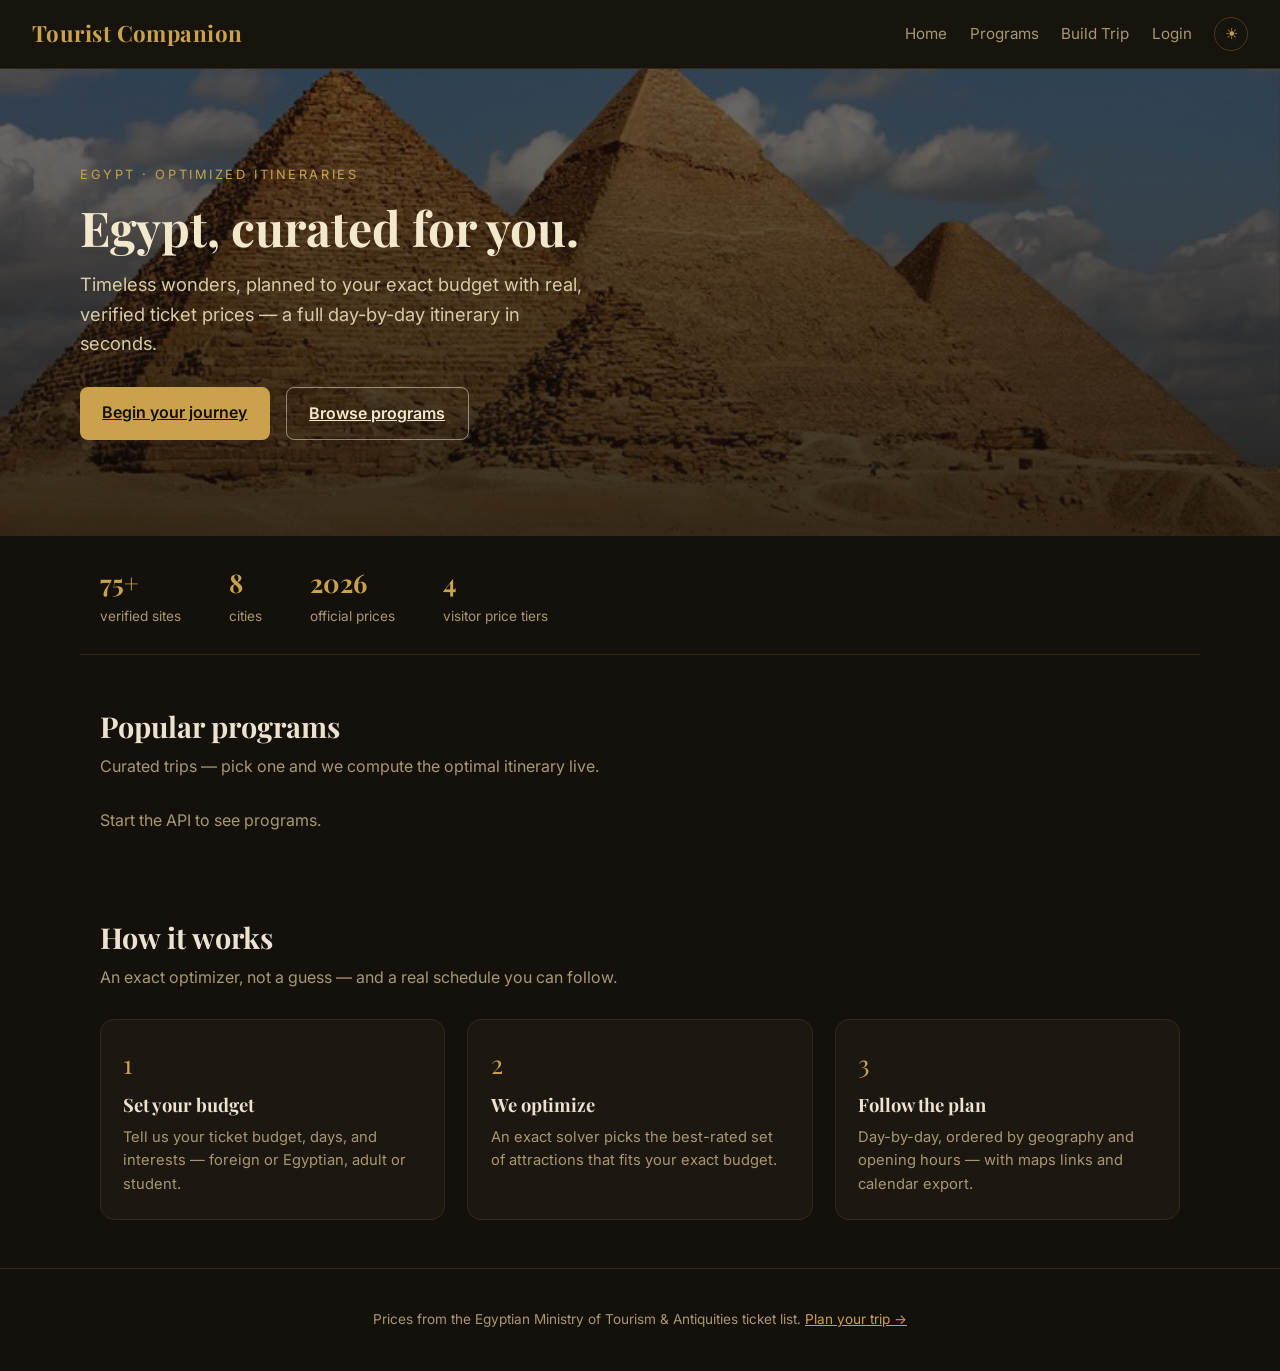
==== commit da764b3d: "Expand dataset to Luxor and Aswan (26 sites) Add the Upper Egypt circuit from the official ministry " ====
--- a/website/Gradtouristcompanion/index.html
+++ b/website/Gradtouristcompanion/index.html
@@ -29,8 +29,8 @@
   </section>
 
   <div class="strip">
-    <div class="stat"><b>50+</b><span>verified sites</span></div>
-    <div class="stat"><b>4</b><span>cities</span></div>
+    <div class="stat"><b>75+</b><span>verified sites</span></div>
+    <div class="stat"><b>8</b><span>cities</span></div>
     <div class="stat"><b>2026</b><span>official prices</span></div>
     <div class="stat"><b>4</b><span>visitor price tiers</span></div>
   </div>
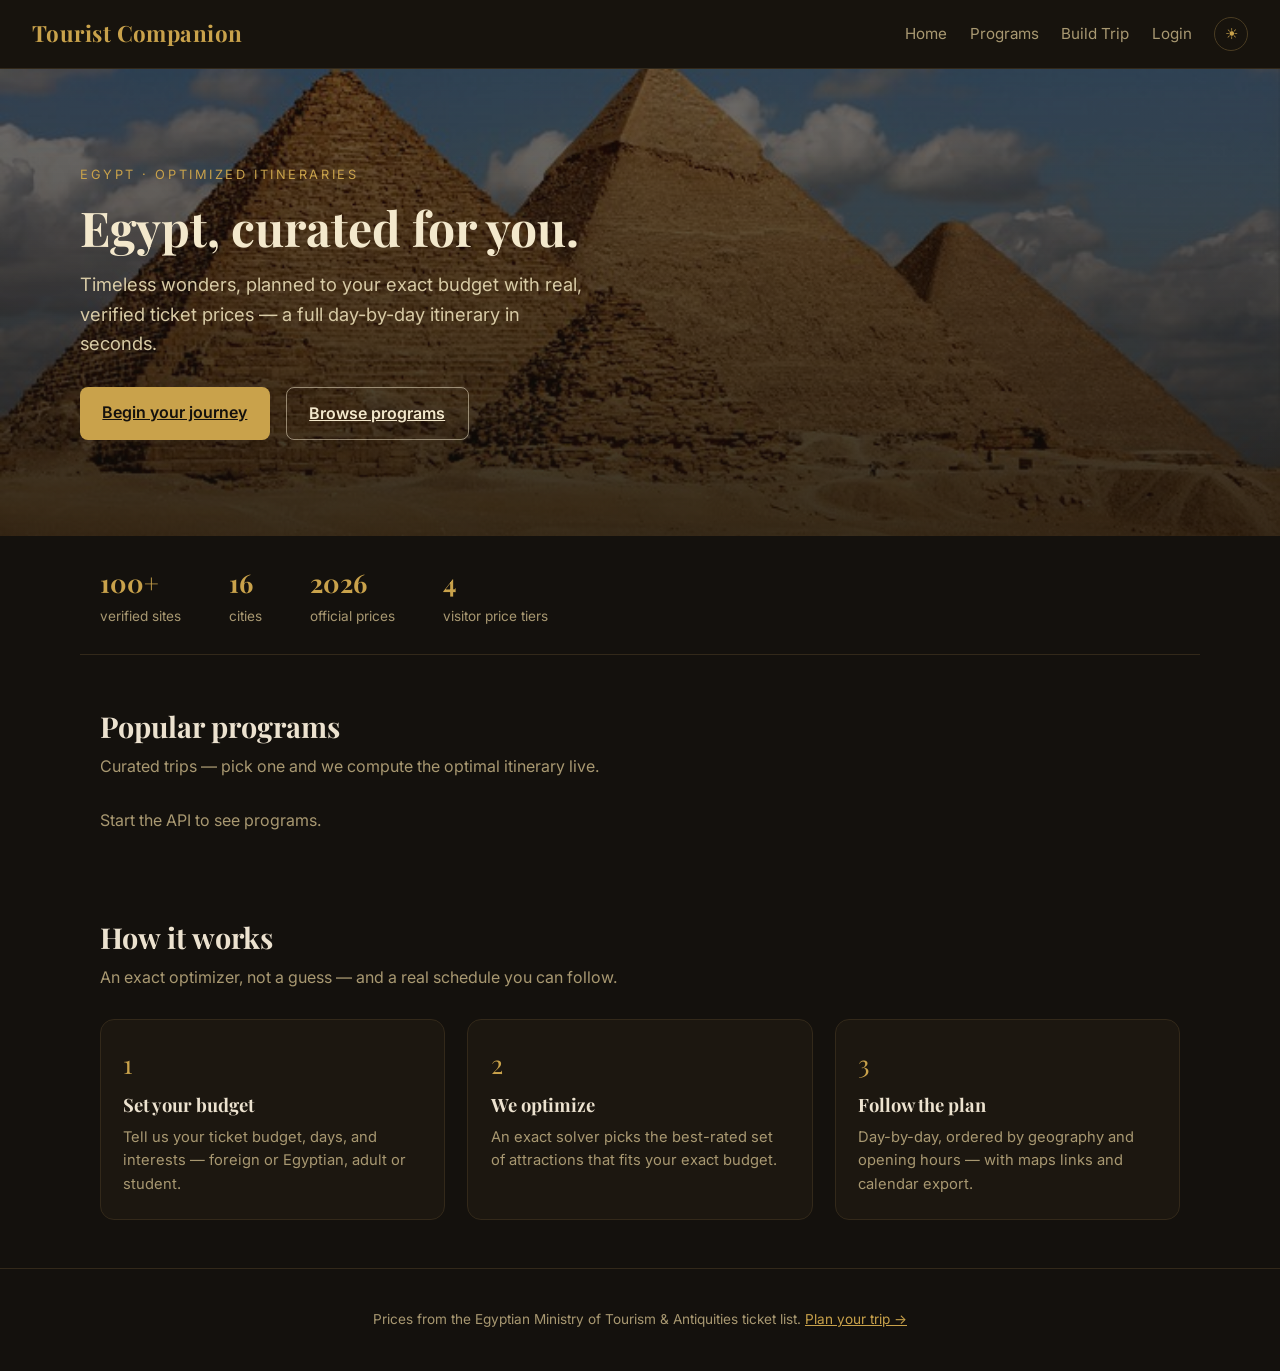
==== commit 35b37f5c: "Update homepage stats to 100+ sites / 16 cities The stat strip still advertised the pre-expansion "7" ====
--- a/website/Gradtouristcompanion/index.html
+++ b/website/Gradtouristcompanion/index.html
@@ -29,8 +29,8 @@
   </section>
 
   <div class="strip">
-    <div class="stat"><b>75+</b><span>verified sites</span></div>
-    <div class="stat"><b>8</b><span>cities</span></div>
+    <div class="stat"><b>100+</b><span>verified sites</span></div>
+    <div class="stat"><b>16</b><span>cities</span></div>
     <div class="stat"><b>2026</b><span>official prices</span></div>
     <div class="stat"><b>4</b><span>visitor price tiers</span></div>
   </div>
--- a/website/Gradtouristcompanion/css/app.css
+++ b/website/Gradtouristcompanion/css/app.css
@@ -28,20 +28,20 @@
 }
 
 :root[data-theme="light"] {
-  --bg: #faf6ec;
-  --surface: #ffffff;
-  --surface-2: #f4ecd8;
-  --header-bg: #fbf7ee;
-  --border: #e7dcc2;
-  --border-strong: #d8c9a3;
-  --text: #2a2114;
-  --text-muted: #8a7a55;
-  --gold: #b8862f;
-  --gold-strong: #9c6f1e;
+  --bg: #f3e7cb;          /* warm sand — softer than the old bright ivory */
+  --surface: #fbf4e3;
+  --surface-2: #ede0c2;
+  --header-bg: #f8f0dc;
+  --border: #e4d4ad;
+  --border-strong: #d0ba86;
+  --text: #3a2c18;
+  --text-muted: #8a7448;
+  --gold: #b07d24;
+  --gold-strong: #935f14;
   --on-gold: #ffffff;
   --danger: #b0431f;
   --ok: #3b7d2f;
-  --shadow: 0 6px 20px rgba(120, 90, 30, .12);
+  --shadow: 0 6px 20px rgba(120, 90, 30, .14);
 }
 
 * { margin: 0; padding: 0; box-sizing: border-box; }
@@ -336,6 +336,10 @@
   .hero h1 { font-size: 2.2rem; }
 }
 
+/* --- interactive trip map --- */
+.trip-map { height: 380px; width: 100%; border: 1px solid var(--border); border-radius: var(--radius-lg); margin: 1.2rem 0; background: var(--surface-2); }
+@media (max-width: 760px) { .trip-map { height: 300px; } }
+
 /* --- print (Save as PDF) --- */
 @media print {
   header.app-header, footer.app-footer, form, .toolbar, .programs, .hero,
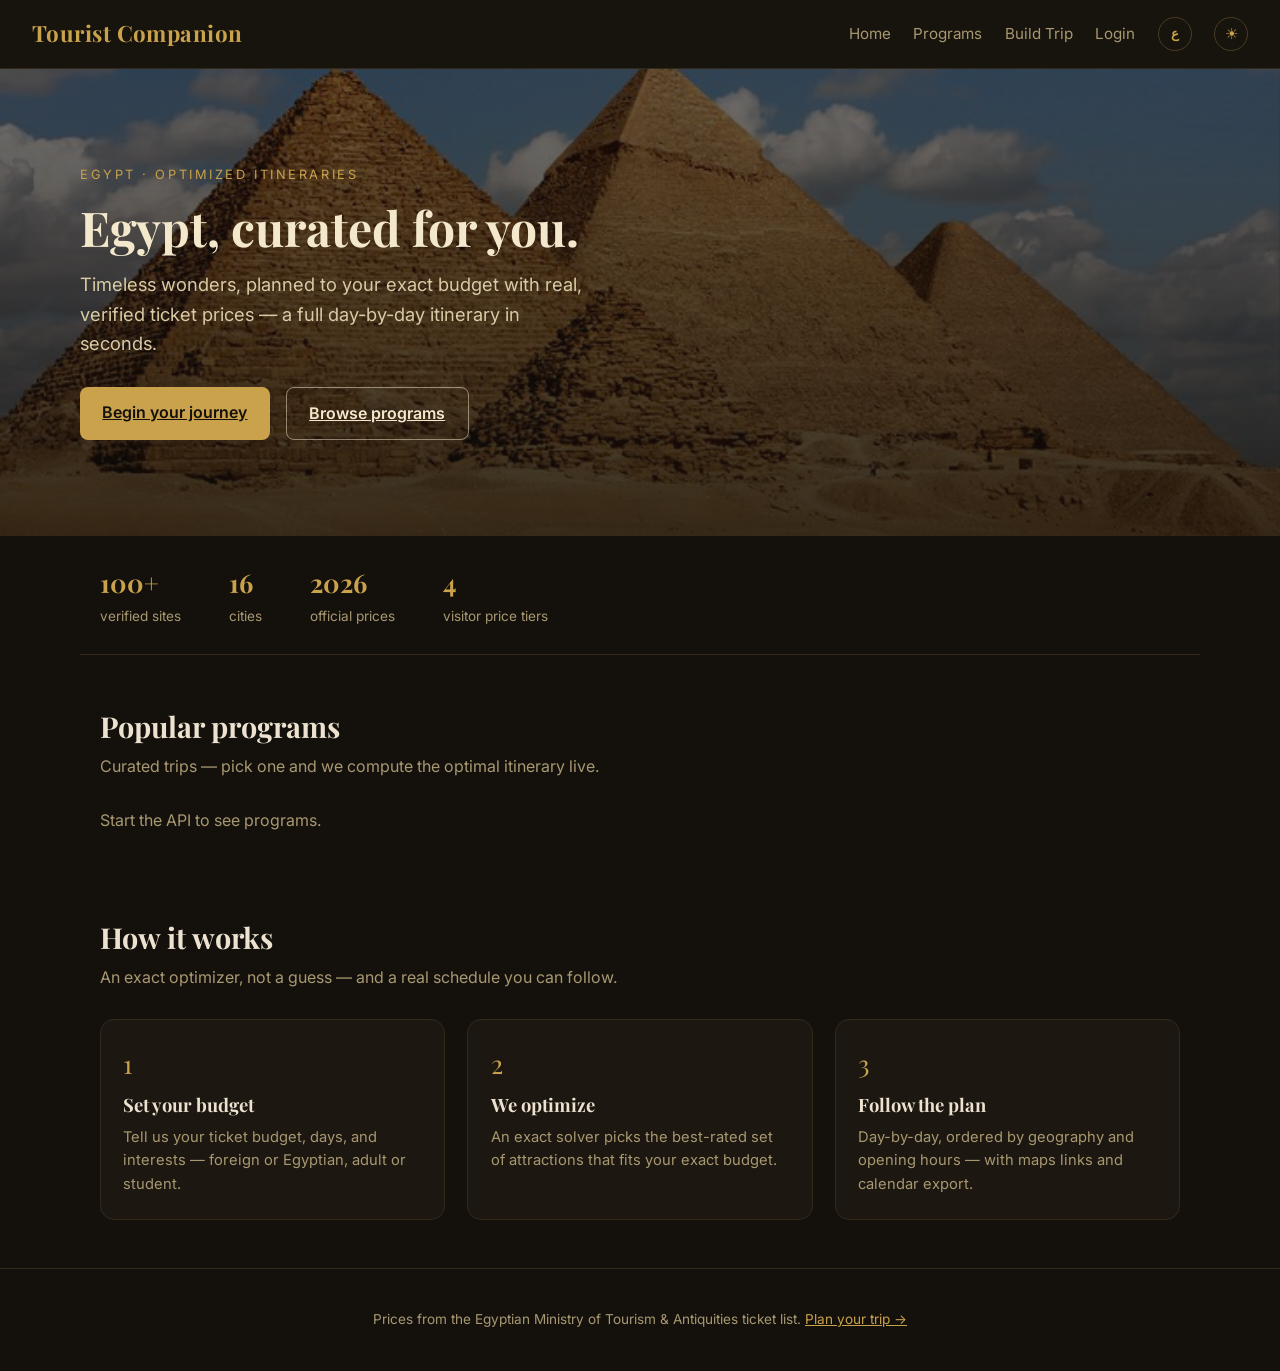
==== commit 2c43261f: "Add Arabic (RTL) localization — interface Full i18n layer (js/i18n.js): English default with an Arab" ====
--- a/website/Gradtouristcompanion/index.html
+++ b/website/Gradtouristcompanion/index.html
@@ -7,87 +7,92 @@
   <title>Tourist Companion — Egypt trips, optimized</title>
   <link rel="icon" href="favicon.png" />
   <script src="js/theme.js"></script>
+  <script src="js/i18n.js"></script>
   <link rel="stylesheet" href="css/app.css" />
 </head>
 <body>
   <header class="app-header">
-    <div class="logo">Tourist Companion</div>
+    <div class="logo" data-i18n="brand">Tourist Companion</div>
     <nav id="nav"></nav>
   </header>
 
   <section class="hero">
     <div class="inner">
-      <div class="eyebrow">Egypt · optimized itineraries</div>
-      <h1>Egypt, curated for you.</h1>
-      <p>Timeless wonders, planned to your exact budget with real, verified ticket
+      <div class="eyebrow" data-i18n="home.eyebrow">Egypt · optimized itineraries</div>
+      <h1 data-i18n="home.h1">Egypt, curated for you.</h1>
+      <p data-i18n="home.hero_p">Timeless wonders, planned to your exact budget with real, verified ticket
         prices — a full day-by-day itinerary in seconds.</p>
       <div class="btns">
-        <a class="btn" href="build.html">Begin your journey</a>
-        <a class="btn ghost" href="programs.html">Browse programs</a>
+        <a class="btn" href="build.html" data-i18n="home.begin">Begin your journey</a>
+        <a class="btn ghost" href="programs.html" data-i18n="home.browse">Browse programs</a>
       </div>
     </div>
   </section>
 
   <div class="strip">
-    <div class="stat"><b>100+</b><span>verified sites</span></div>
-    <div class="stat"><b>16</b><span>cities</span></div>
-    <div class="stat"><b>2026</b><span>official prices</span></div>
-    <div class="stat"><b>4</b><span>visitor price tiers</span></div>
+    <div class="stat"><b>100+</b><span data-i18n="stat.sites">verified sites</span></div>
+    <div class="stat"><b>16</b><span data-i18n="stat.cities">cities</span></div>
+    <div class="stat"><b>2026</b><span data-i18n="stat.prices">official prices</span></div>
+    <div class="stat"><b>4</b><span data-i18n="stat.tiers">visitor price tiers</span></div>
   </div>
 
   <section class="home-section">
-    <h2>Popular programs</h2>
-    <div class="sec-sub">Curated trips — pick one and we compute the optimal itinerary live.</div>
+    <h2 data-i18n="home.popular">Popular programs</h2>
+    <div class="sec-sub" data-i18n="home.popular_sub">Curated trips — pick one and we compute the optimal itinerary live.</div>
     <div class="programs" id="programs"></div>
   </section>
 
   <section class="home-section">
-    <h2>How it works</h2>
-    <div class="sec-sub">An exact optimizer, not a guess — and a real schedule you can follow.</div>
+    <h2 data-i18n="home.how">How it works</h2>
+    <div class="sec-sub" data-i18n="home.how_sub">An exact optimizer, not a guess — and a real schedule you can follow.</div>
     <div class="steps">
       <div class="step">
         <div class="n">1</div>
-        <h3>Set your budget</h3>
-        <p>Tell us your ticket budget, days, and interests — foreign or Egyptian, adult or student.</p>
+        <h3 data-i18n="home.step1_h">Set your budget</h3>
+        <p data-i18n="home.step1_p">Tell us your ticket budget, days, and interests — foreign or Egyptian, adult or student.</p>
       </div>
       <div class="step">
         <div class="n">2</div>
-        <h3>We optimize</h3>
-        <p>An exact solver picks the best-rated set of attractions that fits your exact budget.</p>
+        <h3 data-i18n="home.step2_h">We optimize</h3>
+        <p data-i18n="home.step2_p">An exact solver picks the best-rated set of attractions that fits your exact budget.</p>
       </div>
       <div class="step">
         <div class="n">3</div>
-        <h3>Follow the plan</h3>
-        <p>Day-by-day, ordered by geography and opening hours — with maps links and calendar export.</p>
+        <h3 data-i18n="home.step3_h">Follow the plan</h3>
+        <p data-i18n="home.step3_p">Day-by-day, ordered by geography and opening hours — with maps links and calendar export.</p>
       </div>
     </div>
   </section>
 
   <footer class="app-footer">
-    Prices from the Egyptian Ministry of Tourism &amp; Antiquities ticket list.
-    <a href="build.html">Plan your trip →</a>
+    <span data-i18n="footer.prices">Prices from the Egyptian Ministry of Tourism &amp; Antiquities ticket list.</span>
+    <a href="build.html" data-i18n="footer.plan_cta">Plan your trip →</a>
   </footer>
 
   <script src="js/auth.js"></script>
   <script>
     renderAuthNav('nav');
-    (async () => {
+
+    async function loadPrograms() {
       try {
         const presets = (await (await fetch('/api/presets')).json()).slice(0, 3);
+        const ar = getLang() === 'ar';
         document.getElementById('programs').innerHTML = presets.map(p => `
           <div class="program-card">
-            <img src="${p.image}" alt="${escapeHtml(p.name)}" />
+            <img src="${p.image}" alt="${escapeHtml(ar && p.name_ar || p.name)}" />
             <div class="p-body">
-              <h3>${escapeHtml(p.name)}</h3>
-              <div class="p-desc">${escapeHtml(p.description)}</div>
-              <div class="p-meta">${p.params.days} day${p.params.days > 1 ? 's' : ''}
+              <h3>${escapeHtml(ar && p.name_ar || p.name)}</h3>
+              <div class="p-desc">${escapeHtml(ar && p.description_ar || p.description)}</div>
+              <div class="p-meta">${p.params.days} ${tPlural(p.params.days)}
                 · ~${p.params.budget.toLocaleString()} EGP</div>
-              <a class="btn" href="build.html?preset=${p.id}">Use this program</a>
+              <a class="btn" href="build.html?preset=${p.id}">${t('home.use_program')}</a>
             </div>
           </div>`).join('');
       } catch { document.getElementById('programs').innerHTML =
         '<p class="subtitle">Start the API to see programs.</p>'; }
-    })();
+    }
+    loadPrograms();
+    document.addEventListener('langchange', loadPrograms);
   </script>
 </body>
 </html>
--- a/website/Gradtouristcompanion/css/app.css
+++ b/website/Gradtouristcompanion/css/app.css
@@ -3,6 +3,7 @@
    Every colour is a token so the two themes share one set of components. */
 
 @import url('https://fonts.googleapis.com/css2?family=Inter:wght@400;500;600;700&family=Playfair+Display:wght@500;600;700&display=swap');
+@import url('https://fonts.googleapis.com/css2?family=Cairo:wght@400;500;600;700&family=El+Messiri:wght@500;600;700&display=swap');
 
 :root {
   --bg: #14110d;
@@ -77,7 +78,7 @@
 header.app-header a:hover { color: var(--gold); }
 header.app-header .user { color: var(--gold); font-weight: 600; }
 
-.theme-toggle {
+.theme-toggle, .lang-toggle {
   background: transparent;
   border: 1px solid var(--border-strong);
   color: var(--gold);
@@ -87,7 +88,8 @@
   font-size: 15px;
   line-height: 1;
 }
-.theme-toggle:hover { border-color: var(--gold); }
+.lang-toggle { font-size: 13px; font-weight: 600; }
+.theme-toggle:hover, .lang-toggle:hover { border-color: var(--gold); }
 
 main { max-width: var(--maxw); margin: 2.5rem auto; padding: 0 1.25rem; }
 h1 { font-size: 2rem; margin-bottom: .5rem; color: var(--text); }
@@ -336,6 +338,18 @@
   .hero h1 { font-size: 2.2rem; }
 }
 
+/* --- Arabic / RTL --- */
+html[lang="ar"] {
+  --font-head: 'El Messiri', 'Playfair Display', serif;
+  --font-body: 'Cairo', 'Segoe UI', system-ui, sans-serif;
+}
+/* keep numeric fields (times, prices, stat figures) left-to-right in RTL */
+[dir="rtl"] .stop .time, [dir="rtl"] .stop .price,
+[dir="rtl"] .p-meta, [dir="rtl"] .strip .stat b { direction: ltr; }
+[dir="rtl"] .hero .inner { text-align: right; }
+/* the toolbar spacer uses an inline margin-left:auto — flip it for RTL */
+[dir="rtl"] .toolbar label[for="currency"] { margin: 0 auto 0 0 !important; }
+
 /* --- interactive trip map --- */
 .trip-map { height: 380px; width: 100%; border: 1px solid var(--border); border-radius: var(--radius-lg); margin: 1.2rem 0; background: var(--surface-2); }
 @media (max-width: 760px) { .trip-map { height: 300px; } }
